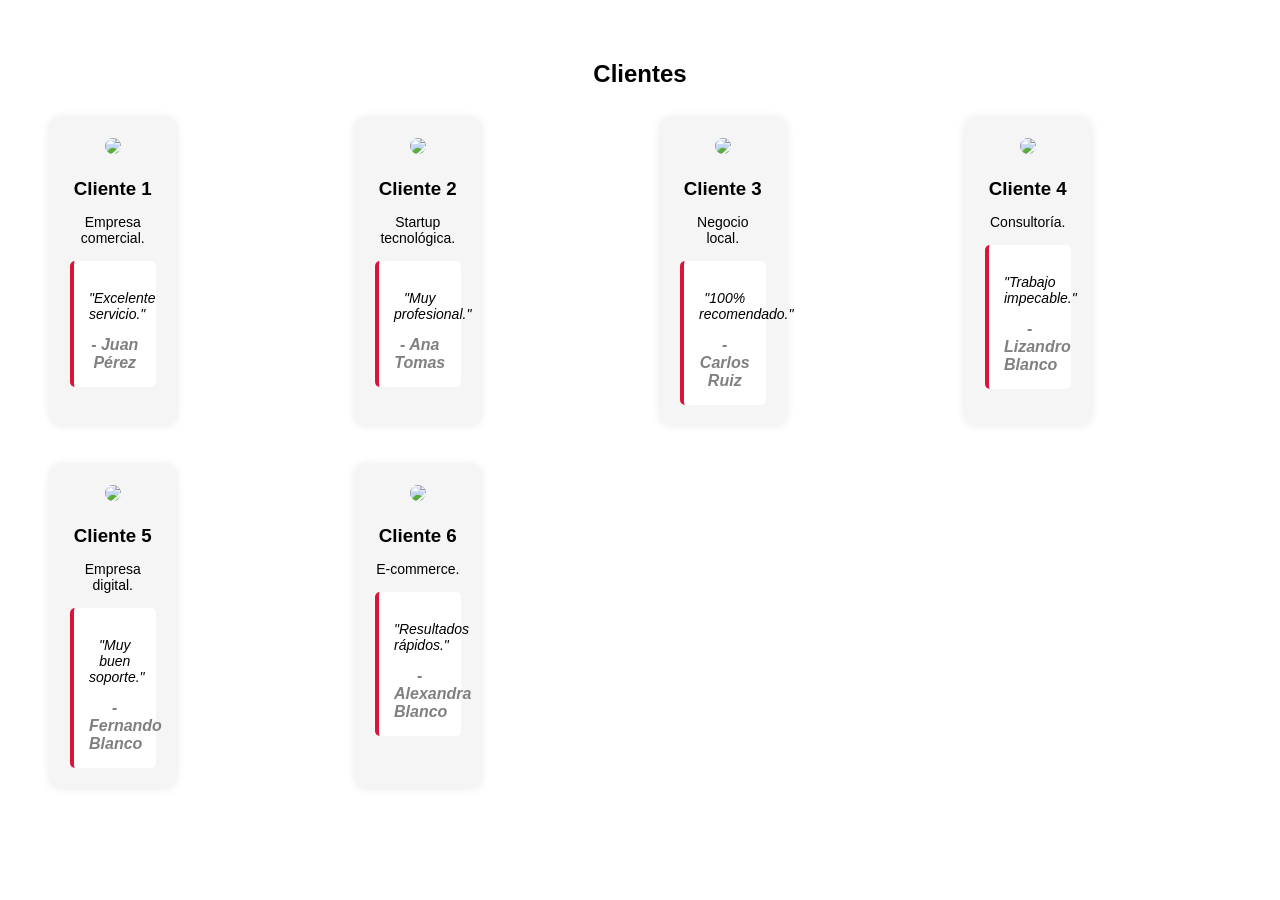
==== Clientes.html @ 3c0eb188 "Apunto de subir mi web" ====
<!DOCTYPE html>
<html lang="en">
<head>
    <meta charset="UTF-8">
    <title>Document</title>
    <link rel="stylesheet" href="https://cdnjs.cloudflare.com/ajax/libs/font-awesome/6.0.0/css/all.min.css">
     <link rel="stylesheet" href="css/style.css">
</head>
<body>

<section class="clientes">

    <h1>Clientes</h1>

    <div class="contenedor-clientes">

        <div class="cliente">
            <img src="https://picsum.photos/100?1">
            <h3>Cliente 1</h3>
            <p>Empresa comercial.</p>
            <div class="testimonio">
                <p>"Excelente servicio."</p>
                <span>- Juan Pérez</span>
            </div>
        </div>

        <div class="cliente">
            <img src="https://picsum.photos/100?2">
            <h3>Cliente 2</h3>
            <p>Startup tecnológica.</p>
            <div class="testimonio">
                <p>"Muy profesional."</p>
                <span>- Ana Tomas</span>
            </div>
        </div>

        <div class="cliente">
            <img src="https://picsum.photos/100?3">
            <h3>Cliente 3</h3>
            <p>Negocio local.</p>
            <div class="testimonio">
                <p>"100% recomendado."</p>
                <span>- Carlos Ruiz</span>
            </div>
        </div>

        <div class="cliente">
            <img src="https://picsum.photos/100?4">
            <h3>Cliente 4</h3>
            <p>Consultoría.</p>
            <div class="testimonio">
                <p>"Trabajo impecable."</p>
                <span>- Lizandro Blanco</span>
            </div>
        </div>

        <div class="cliente">
            <img src="https://picsum.photos/100?5">
            <h3>Cliente 5</h3>
            <p>Empresa digital.</p>
            <div class="testimonio">
                <p>"Muy buen soporte."</p>
                <span>- Fernando Blanco</span>
            </div>
        </div>

        <div class="cliente">
            <img src="https://picsum.photos/100?6">
            <h3>Cliente 6</h3>
            <p>E-commerce.</p>
            <div class="testimonio">
                <p>"Resultados rápidos."</p>
                <span>- Alexandra Blanco</span>
            </div>
        </div>

    </div>

</section>
</body>
</html>
---- css/style.css ----
/* GENERALES */
body {
    font-family: Arial, sans-serif;
    margin: 0;
}

/* HEADER */
header {
    text-align: center;
    background: white;
    padding: 20px;
}

header span {
    font-size: 1rem;
    color: gray;
}

/* NAVBAR */
.nav {
    display: flex;
    justify-content: center;
    background: crimson;
}

.nav a {
    color: white;
    padding: 15px 20px;
    text-decoration: none;
    font-weight: bold;
}

.nav a:hover {
    background: darkred;
}

/* HERO */
.hero {
    background-image: url("https://encrypted-tbn0.gstatic.com/images?q=tbn:ANd9GcRc7K1UMvLm4C7ox_JQ8jKuucQUa0RfIdxlFw&s");
    background-size: cover;
    background-position: center;
    height: 350px;
    display: flex;
    align-items: center;
    justify-content: center;
}

.contenido-hero {
    text-align: center;
    color: white;
}

.boton {
    background: crimson;
    color: white;
    padding: 10px 20px;
    text-decoration: none;
    border-radius: 5px;
}

/* SERVICIOS */
.servicios {
    text-align: center;
    padding: 40px;
}

.contenedor-servicios {
    display: flex;
    justify-content: space-around;
    flex-wrap: wrap;
}

.servicio {
    width: 30%;
    text-align: center;
}

.icono {
    width: 100px;
    height: 100px;
    background: rgb(148, 5, 41);
    color: rgb(243, 243, 248);
    border-radius: 50%;
    display: flex;
    align-items: center;
    justify-content: center;
    margin: 10px auto;
    font-size: 30px;
}
/* CONTACTOS */
.contacto {
    background: #f5f5f5;
    padding: 40px;
    text-align: center;
}

.formulario {
    max-width: 500px;
    margin: 0 auto;
    text-align: left;
}

.campo {
    display: flex;
    flex-direction: column;
    margin-bottom: 15px;
}

.campo label {
    font-weight: bold;
    margin-bottom: 5px;
}

.campo input,
.campo textarea {
    padding: 10px;
    border: 1px solid #ccc;
    border-radius: 5px;
    font-size: 14px;
}

textarea {
    resize: none;
    height: 100px;
}

.boton-enviar {
    background: crimson;
    color: white;
    padding: 10px;
    border: none;
    border-radius: 5px;
    cursor: pointer;
    width: 100%;
    font-weight: bold;
}

.boton-enviar:hover {
    background: darkred;
}
/* SOBRE MI */
.sobre-mi {
    max-width: 900px;
    margin: 40px auto;
    padding: 20px;
    background: #f5f5f5;
    border-radius: 10px;
}

/* TITULOS */
.sobre-mi h1 {
    text-align: center;
    font-size: 2.5rem;
}

.sobre-mi h2 {
    color: crimson;
    margin-top: 20px;
}

/* PERFIL (ICONO) */
.perfil-icono {
    display: flex;
    justify-content: center;
    margin: 20px 0;
}

.perfil-icono i {
    font-size: 60px;
    color: navy;
    background: white;
    padding: 20px;
    border-radius: 50%;
    box-shadow: 0px 0px 10px rgba(0,0,0,0.2);
}

/* DATOS */
.datos {
    display: grid;
    grid-template-columns: 1fr 1fr;
    gap: 10px 20px;
    margin-top: 20px;
}

.datos p {
    background: white;
    padding: 10px;
    border-radius: 5px;
    margin: 0;
}

/* PORTAFOLIO */
.portafolio {
    margin-top: 30px;
    text-align: center;
}

.portafolio h2 {
    margin-bottom: 20px;
}

.proyectos {
    display: flex;
    justify-content: space-around;
    flex-wrap: wrap;
}

.proyecto {
    width: 30%;
    background: white;
    padding: 15px;
    margin: 10px;
    border-radius: 10px;
    box-shadow: 0px 0px 10px rgba(0,0,0,0.1);
}




/* CLIENTES */
.clientes {
    text-align: center;
    padding: 40px;
}

.contenedor-clientes {
    display: grid;
    grid-template-columns: repeat(auto-fit, minmax(250px, 1fr));
    gap: 20px;
}

.cliente {
    width: 30%;
    background: #f5f5f5;
    padding: 20px;
    margin: 10px;
    border-radius: 10px;
    box-shadow: 0px 0px 10px rgba(0,0,0,0.1);
}

.cliente img {
    border-radius: 50%;
    margin-bottom: 10px;
}

.cliente h3 {
    margin: 10px 0;
}

.cliente p {
    font-size: 14px;
}
.testimonio {
    margin-top: 15px;
    padding: 15px;
    background: white;
    border-left: 4px solid crimson;
    border-radius: 5px;
    font-style: italic;
}

.testimonio span {
    display: block;
    margin-top: 10px;
    font-weight: bold;
    color: gray;
}


/* CONTACTOs */
.contactos {
    text-align: center;
    padding: 40px;
    background: #ffffffd5;
}

.formulario {
    max-width: 500px;
    margin: 20px auto;
    text-align: left;
}

.campo {
    display: flex;
    flex-direction: column;
    margin-bottom: 15px;
}

.campo label {
    font-weight: bold;
    margin-bottom: 5px;
}

.campo input,
.campo textarea {
    padding: 10px;
    border: 1px solid #ccc;
    border-radius: 5px;
}

textarea {
    height: 100px;
    resize: none;
}

.boton-enviar {
    width: 100%;
    background: crimson;
    color: white;
    padding: 10px;
    border: none;
    border-radius: 5px;
    cursor: pointer;
}

.boton-enviar:hover {
    background: darkred;
}

/* INFO EXTRA (TESTIMONIOS) */
.info-extra {
    margin-top: 40px;
}

.beneficios {
    display: flex;
    justify-content: space-around;
    flex-wrap: wrap;
}

.beneficio {
    width: 30%;
    background: white;
    padding: 15px;
    margin: 10px;
    border-left: 4px solid crimson;
    border-radius: 5px;
    font-style: italic;
}



.whatsapp {
    display: inline-block;
    margin-top: 20px;
    background: #25D366;
    color: white;
    padding: 12px 20px;
    border-radius: 50px;
    text-decoration: none;
    font-weight: bold;
}
/* CONTACTO-boton whatsapp */
.whatsapp i {
    margin-right: 10px;
    font-size: 18px;
}

.whatsapp:hover {
    background: #1ebe5d;
}
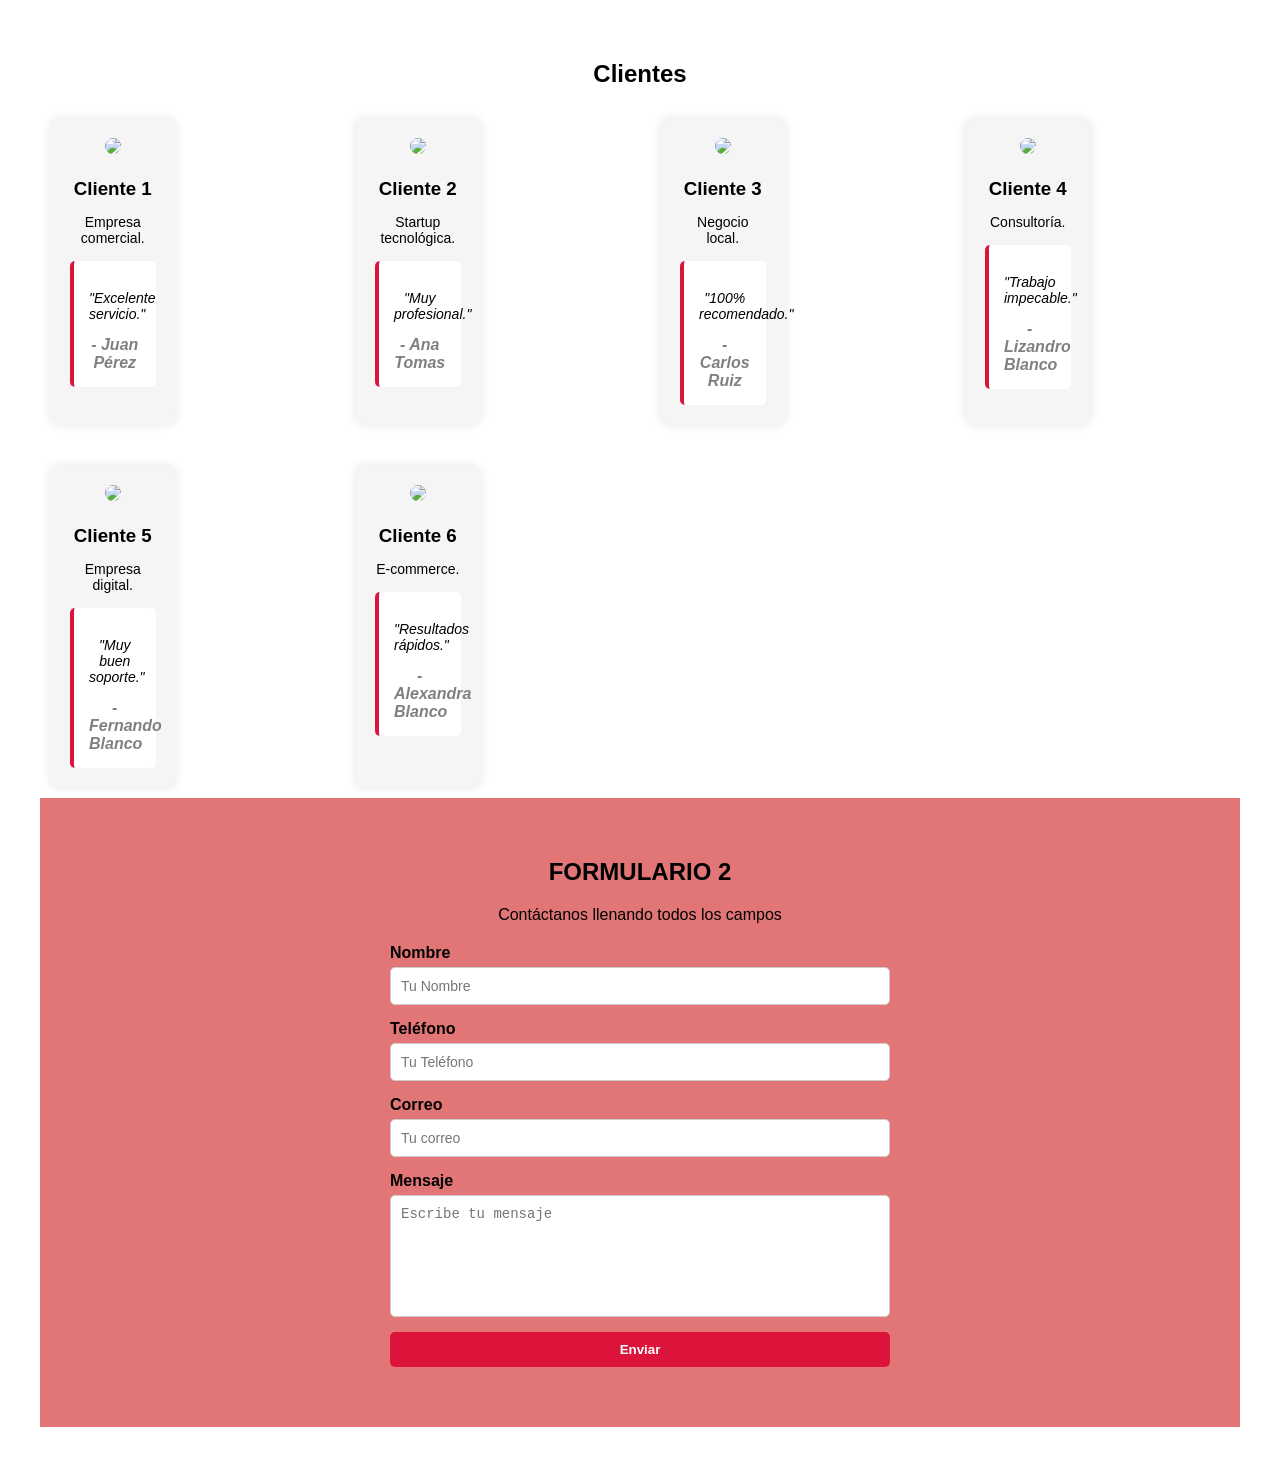
==== commit 64618a45: "Actualización de archivos nuevos" ====
--- a/Clientes.html
+++ b/Clientes.html
@@ -76,6 +76,37 @@
 
     </div>
 
+   <section class="contacto">
+    <h2>FORMULARIO 2</h2>
+    <p>Contáctanos llenando todos los campos</p>
+
+    <form class="formulario" action="guardar_clientes.php" method="POST">
+
+        <div class="campo">
+            <label>Nombre</label>
+            <input type="text" name="nombre" placeholder="Tu Nombre" required>
+        </div>
+
+        <div class="campo">
+            <label>Teléfono</label>
+            <input type="tel" name="telefono" placeholder="Tu Teléfono" required>
+        </div>
+
+        <div class="campo">
+            <label>Correo</label>
+            <input type="email" name="correo" placeholder="Tu correo" required>
+        </div>
+
+        <div class="campo">
+            <label>Mensaje</label>
+            <textarea name="mensaje" placeholder="Escribe tu mensaje" required></textarea>
+        </div>
+
+        <input class="boton-enviar" type="submit" value="Enviar">
+
+    </form>
+</section>
+
 </section>
 </body>
 </html>
--- a/css/style.css
+++ b/css/style.css
@@ -36,7 +36,7 @@
 
 /* HERO */
 .hero {
-    background-image: url("https://encrypted-tbn0.gstatic.com/images?q=tbn:ANd9GcRc7K1UMvLm4C7ox_JQ8jKuucQUa0RfIdxlFw&s");
+    background-image: url("https://wallpapers.com/images/featured/movil-58g8gv3r23zg29kw.jpg");
     background-size: cover;
     background-position: center;
     height: 350px;
@@ -89,7 +89,7 @@
 }
 /* CONTACTOS */
 .contacto {
-    background: #f5f5f5;
+    background: #e27676;
     padding: 40px;
     text-align: center;
 }
@@ -358,4 +358,78 @@
 
 .whatsapp:hover {
     background: #1ebe5d;
-}+}
+
+
+#saludo-personalizado {
+    transition: all 0.5s ease; /* Hace que el cambio de texto no sea brusco */
+    text-transform: uppercase;
+    color: #333;
+}
+
+/* Este es el estilo base de tu botón (ajusta la clase si es necesario) */
+.btn-rojo {
+    padding: 12px 25px;
+    background-color: #c00d27; /* Tu rojo original */
+    color: white;
+    text-decoration: none;
+    border-radius: 5px;
+    transition: background-color 0.3s ease, transform 0.2s ease;
+    display: inline-block;
+}
+
+/* Efecto al pasar el mouse (para que se vea interactivo) */
+.btn-rojo:hover {
+    transform: scale(1.05); /* Se agranda un poquito */
+    filter: brightness(1.1);
+}
+
+/* Efecto cuando se hace clic (lo que activamos con JS) */
+.btn-rojo:active {
+    transform: scale(0.95);
+}
+
+
+
+
+
+/* Dos style agregados */
+
+/* Resalta el título cuando cambia el nombre */
+.saludo-nuevo {
+    color: #c00d27 !important; /* Cambia a rojo cuando se personaliza */
+    font-weight: bold;
+}
+
+/* STYLE PRECIONAME */
+
+.boton-explosion {
+    position: relative;
+    padding: 20px 40px;
+    font-size: 1.2rem;
+    background-color: #c00d27;
+    color: white;
+    border: none;
+    border-radius: 5px;
+    cursor: pointer;
+    font-weight: bold;
+    transition: transform 0.1s;
+}
+
+.boton-explosion:active {
+    transform: scale(0.95); /* Se hunde un poco al pulsar */
+}
+
+/* Estilo de cada partícula de la explosión */
+.particula {
+    position: fixed; /* CAMBIO CLAVE: Se posiciona respecto a la ventana, no al botón */
+    width: 12px;
+    height: 12px;
+    background-color: #c00d27;
+    border-radius: 50%;
+    pointer-events: none;
+    z-index: 99999; /* Asegura que esté por encima de TODO */
+}
+
+
+
